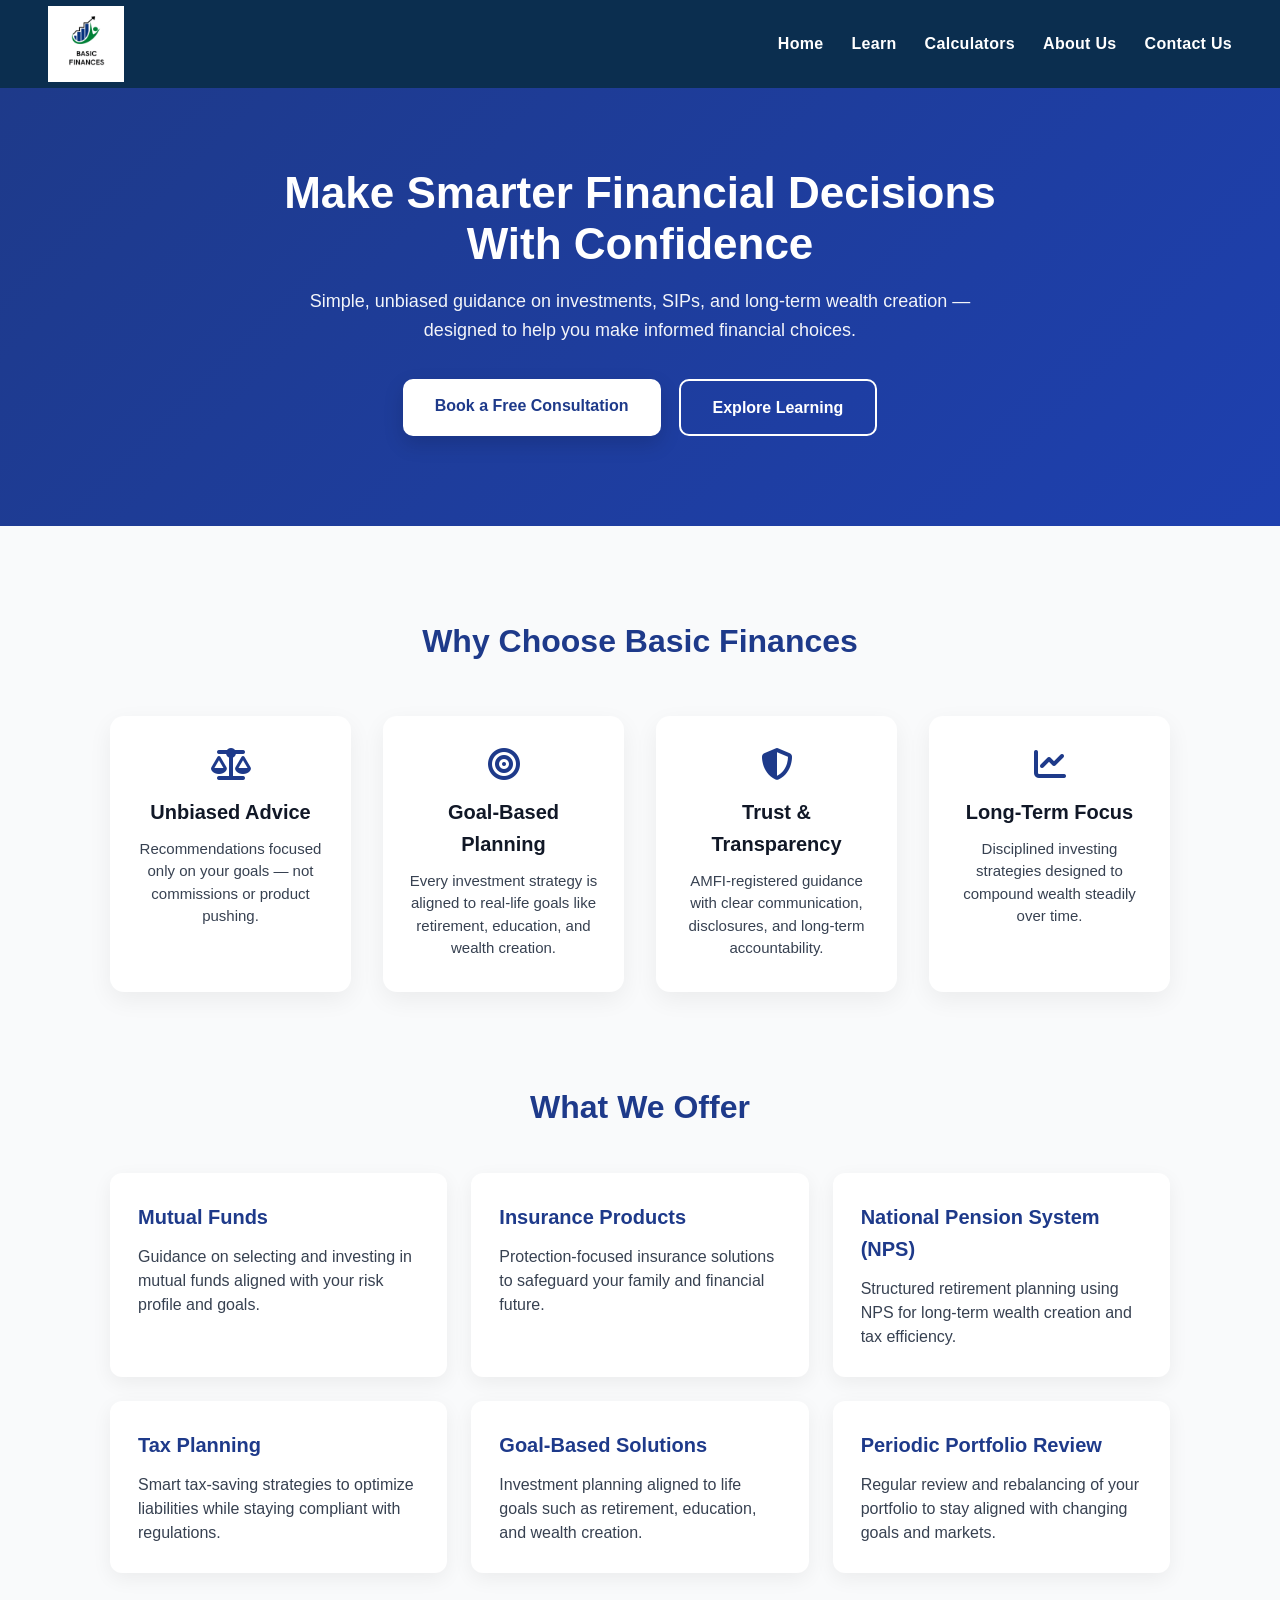
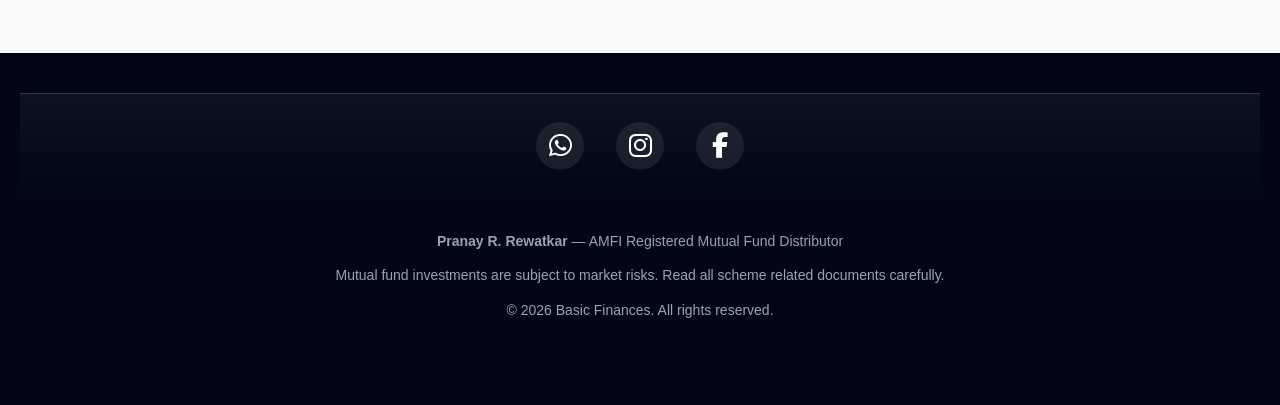
==== index.html @ 2065ce7e "Update index.html" ====
<!DOCTYPE html>
<html lang="en">
<head>
  <meta charset="UTF-8" />
  <title>Basic Finances | Smarter Financial Decisions</title>

  <meta name="description" content="Basic Finances helps individuals and families make smarter financial decisions through clear, goal-based investing and mutual fund guidance." />
  <meta name="viewport" content="width=device-width, initial-scale=1.0" />

  <meta name="google-site-verification" content="bi6u5yfEV8bsN6X0lN-jWXTEWe7g9vhtE7riF8KZqDw" />
  <link rel="icon" href="favicon.png" />
<link rel="stylesheet" href="https://cdnjs.cloudflare.com/ajax/libs/font-awesome/6.5.1/css/all.min.css">

  <!-- Main Styles -->
  <link rel="stylesheet" href="css/style.css">
</head>

<body>

<header>
  <div class="brand">
    <img src="images/logo.png" alt="Basic Finances Logo" />
  </div>

 <nav>
  <ul>
    <li><a href="index.html">Home</a></li>
    <li><a href="blog/index.html">Learn</a></li>
    <li><a href="#">Calculators</a></li>
    <li><a href="#">About Us</a></li>
    <li><a href="contact.html">Contact Us</a></li>
  </ul>
</nav>
  </header>

<section class="hero">
  <h1>Make Smarter Financial Decisions<br>With Confidence</h1>
  <p>
    Simple, unbiased guidance on investments, SIPs, and long-term wealth creation —
    designed to help you make informed financial choices.
  </p>

  <div class="hero-buttons">
    <a href="#" class="btn btn-primary">Book a Free Consultation</a>
    <a href="#" class="btn btn-secondary">Explore Learning</a>
  </div>
</section>
  <section class="why-choose">
  <h2>Why Choose Basic Finances</h2>

  <div class="why-grid">
    <div class="why-card">
      <i class="fa-solid fa-scale-balanced"></i>
      <h3>Unbiased Advice</h3>
      <p>
        Recommendations focused only on your goals — not commissions or product pushing.
      </p>
    </div>

    <div class="why-card">
      <i class="fa-solid fa-bullseye"></i>
      <h3>Goal-Based Planning</h3>
      <p>
        Every investment strategy is aligned to real-life goals like retirement, education, and wealth creation.
      </p>
    </div>

    <div class="why-card">
      <i class="fa-solid fa-shield-halved"></i>
      <h3>Trust & Transparency</h3>
      <p>
        AMFI-registered guidance with clear communication, disclosures, and long-term accountability.
      </p>
    </div>

    <div class="why-card">
      <i class="fa-solid fa-chart-line"></i>
      <h3>Long-Term Focus</h3>
      <p>
        Disciplined investing strategies designed to compound wealth steadily over time.
      </p>
    </div>
  </div>
</section>


<section class="services">
  <h2>What We Offer</h2>

  <div class="services-grid">
    <div class="service-card">
      <h3>Mutual Funds</h3>
      <p>
        Guidance on selecting and investing in mutual funds aligned with your risk profile and goals.
      </p>
    </div>

    <div class="service-card">
      <h3>Insurance Products</h3>
      <p>
        Protection-focused insurance solutions to safeguard your family and financial future.
      </p>
    </div>

    <div class="service-card">
      <h3>National Pension System (NPS)</h3>
      <p>
        Structured retirement planning using NPS for long-term wealth creation and tax efficiency.
      </p>
    </div>

    <div class="service-card">
      <h3>Tax Planning</h3>
      <p>
        Smart tax-saving strategies to optimize liabilities while staying compliant with regulations.
      </p>
    </div>

    <div class="service-card">
      <h3>Goal-Based Solutions</h3>
      <p>
        Investment planning aligned to life goals such as retirement, education, and wealth creation.
      </p>
    </div>

    <div class="service-card">
      <h3>Periodic Portfolio Review</h3>
      <p>
        Regular review and rebalancing of your portfolio to stay aligned with changing goals and markets.
      </p>
    </div>
  </div>
</section>

<footer>
   <div class="footer-social">
  <a
    href="https://wa.me/917276692124"
    target="_blank"
    aria-label="WhatsApp"
  >
    <i class="fa-brands fa-whatsapp"></i>
  </a>

  <a
    href="https://www.instagram.com/basic.finances/"
    target="_blank"
    aria-label="Instagram"
  >
    <i class="fa-brands fa-instagram"></i>
  </a>

  <a
    href="https://www.facebook.com/profile.php?id=61579263773702"
    target="_blank"
    aria-label="Facebook"
  >
    <i class="fa-brands fa-facebook-f"></i>
  </a>
</div>

  <div class="footer-content">
  <p><strong>Pranay R. Rewatkar</strong> — AMFI Registered Mutual Fund Distributor</p>
  <p>Mutual fund investments are subject to market risks. Read all scheme related documents carefully.</p>
  <p>© 2026 Basic Finances. All rights reserved.</p>
</footer>

</body>
</html>
---- css/style.css ----
/* ================= RESET ================= */
* {
  margin: 0;
  padding: 0;
  box-sizing: border-box;
}

/* ================= BASE ================= */
body {
  font-family: "Segoe UI", Arial, sans-serif;
  background: #f9fafb;
  color: #1f2937;
  line-height: 1.6;
}

a {
  text-decoration: none;
  color: inherit;
}
/* ================= HEADER ================= */
header {
  position: sticky;
  top: 0;
  z-index: 1000;
  background: #0b2e4f;

  height: 88px;
  padding: 0 48px;

  display: flex;
  justify-content: space-between;
  align-items: center;
}

/* Brand */
.brand {
  height: 100%;
  display: flex;
  align-items: center;
}

.brand img {
  max-height: 76px;
  width: auto;
  object-fit: contain;
}

.brand span {
  font-size: 17px;
  letter-spacing: 0.5px;
}

/* Navigation */
nav ul {
  list-style: none;
  display: flex;
  gap: 28px;
  align-items: center;
}

nav a {
  color: #ffffff;
  font-weight: 600;
  font-size: 16px;
  letter-spacing: 0.3px;
}

nav a:hover {
  text-decoration: underline;
}

/* ================= HEADER – MOBILE ================= */
@media (max-width: 768px) {
  header {
    height: auto;
    padding: 14px 16px;
    flex-direction: column;
    align-items: center;
  }

  .brand {
    height: auto;
    margin-bottom: 10px;
  }

  .brand img {
    max-height: 54px;
  }

  nav {
    width: 100%;
  }

  nav ul {
    justify-content: center;
    gap: 14px;
    flex-wrap: wrap;
  }

  nav a {
    font-size: 15px;
    font-weight: 600;
    color: #ffffff;
  }
}


.brand img {
  max-height: 76px;     /* IMPORTANT */
  width: auto;
  object-fit: contain;
}
}
.brand {
  height: 100%;
  display: flex;
  align-items: center;
}

.brand span {
  font-size: 17px;
  letter-spacing: 0.5px;
}

nav ul {
  list-style: none;
  display: flex;
  gap: 28px;
  align-items: center;
}


nav a {
  color: #ffffff;
  font-weight: 600;     /* stronger */
  font-size: 16px;      /* increased */
  letter-spacing: 0.3px;
}

nav a:hover {
  text-decoration: underline;
}
/* ================= HERO ================= */
.hero {
  background: linear-gradient(135deg, #1e3a8a, #1e40af);
  color: #ffffff;
  padding: 80px 20px 90px;   /* top | sides | bottom */
  text-align: center;
}
.hero h1 {
  font-size: 44px;
  line-height: 1.15;
  margin-bottom: 18px;
}
.hero p {
  max-width: 720px;
  margin: 0 auto 34px;
  font-size: 18px;
  opacity: 0.95;
}
.hero-buttons {
  display: flex;
  justify-content: center;
  gap: 18px;
  flex-wrap: wrap;
}
.btn {
  padding: 14px 32px;
  border-radius: 10px;
  font-weight: 600;
  font-size: 16px;
  display: inline-block;
}
.btn-primary {
  background: #ffffff;
  color: #1e3a8a;
  box-shadow: 0 8px 20px rgba(0, 0, 0, 0.15);
}
.btn-secondary {
  border: 2px solid #ffffff;
  color: #ffffff;
}
.hero-trust {
  margin-top: 28px;
  font-size: 14px;
  opacity: 0.9;
}

/* ================= HERO – MOBILE ================= */
@media (max-width: 768px) {
  .hero {
    padding: 64px 16px 72px;
  }

  .hero h1 {
    font-size: 30px;
    line-height: 1.25;
  }

  .hero p {
    font-size: 16px;
    margin-bottom: 28px;
  }

  .btn {
    width: 100%;
    max-width: 280px;
    text-align: center;
  }
}

/* ================= FOOTER ================= */
footer {
  background: #111827;
  color: #9ca3af;
  padding: 40px 20px;
  text-align: center;
  font-size: 14px;
}

footer p {
  margin-bottom: 12px;
}
/* ================= FOOTER SOCIAL BAR ================= */
.footer-social {
  display: flex;
  justify-content: center;
  align-items: center;
  gap: 32px;
  padding: 28px 0;
  background: linear-gradient(180deg, #0b1220, #020617);
  border-top: 1px solid rgba(255, 255, 255, 0.2);
}

footer {
  background: #020617;
  color: #9ca3af;
  text-align: center;
  font-size: 14px;
}

.footer-content {
  padding: 32px 20px;
}

.footer-social a {
  color: #ffffff;
  font-size: 26px;
  opacity: 1;
  display: inline-flex;
  align-items: center;
  justify-content: center;
  width: 48px;
  height: 48px;
  border-radius: 50%;
  background: rgba(255, 255, 255, 0.08);
  transition: background 0.2s ease, transform 0.2s ease;
}
.footer-social a:hover .fa-whatsapp {
  color: #25D366;
}

.footer-social a:hover .fa-instagram {
  color: #E1306C;
}

.footer-social a:hover .fa-facebook-f {
  color: #1877F2;
}

.footer-social a:hover {
  background: rgba(255, 255, 255, 0.18);
  transform: translateY(-2px);
}

/* ================= WHY CHOOSE ================= */
.why-choose {
  max-width: 1100px;
  margin: 90px auto;
  padding: 0 20px;
  text-align: center;
}

.why-choose h2 {
  font-size: 32px;
  margin-bottom: 48px;
  color: #1e3a8a;
}

.why-grid {
  display: grid;
  grid-template-columns: repeat(auto-fit, minmax(240px, 1fr));
  gap: 32px;
}

.why-card {
  background: #ffffff;
  padding: 32px 24px;
  border-radius: 14px;
  box-shadow: 0 8px 24px rgba(0, 0, 0, 0.06);
  transition: transform 0.2s ease, box-shadow 0.2s ease;
}

.why-card i {
  font-size: 32px;
  color: #1e3a8a;
  margin-bottom: 16px;
}

.why-card h3 {
  font-size: 20px;
  margin-bottom: 10px;
  color: #111827;
}

.why-card p {
  font-size: 15px;
  color: #374151;
  line-height: 1.5;
}

.why-card:hover {
  transform: translateY(-6px);
  box-shadow: 0 14px 36px rgba(0, 0, 0, 0.1);
}
/* ================= SERVICES (FORCE FIX) ================= */
.services {
  max-width: 1100px;
  margin: 80px auto;
  padding: 0 20px;
  text-align: center;
}

.services h2 {
  font-size: 32px;
  margin-bottom: 40px;
  color: #1e3a8a;
}

.services-grid {
  display: grid;
  grid-template-columns: repeat(auto-fit, minmax(260px, 1fr));
  gap: 24px;
}

.service-card {
  background: #ffffff;
  padding: 28px;
  border-radius: 12px;
  box-shadow: 0 6px 20px rgba(0, 0, 0, 0.06);
  text-align: left;
}

.service-card h3 {
  margin-bottom: 12px;
  color: #1e3a8a;
  font-size: 20px;
}

.service-card p {
  color: #374151;
  font-size: 16px;
  line-height: 1.5;
}
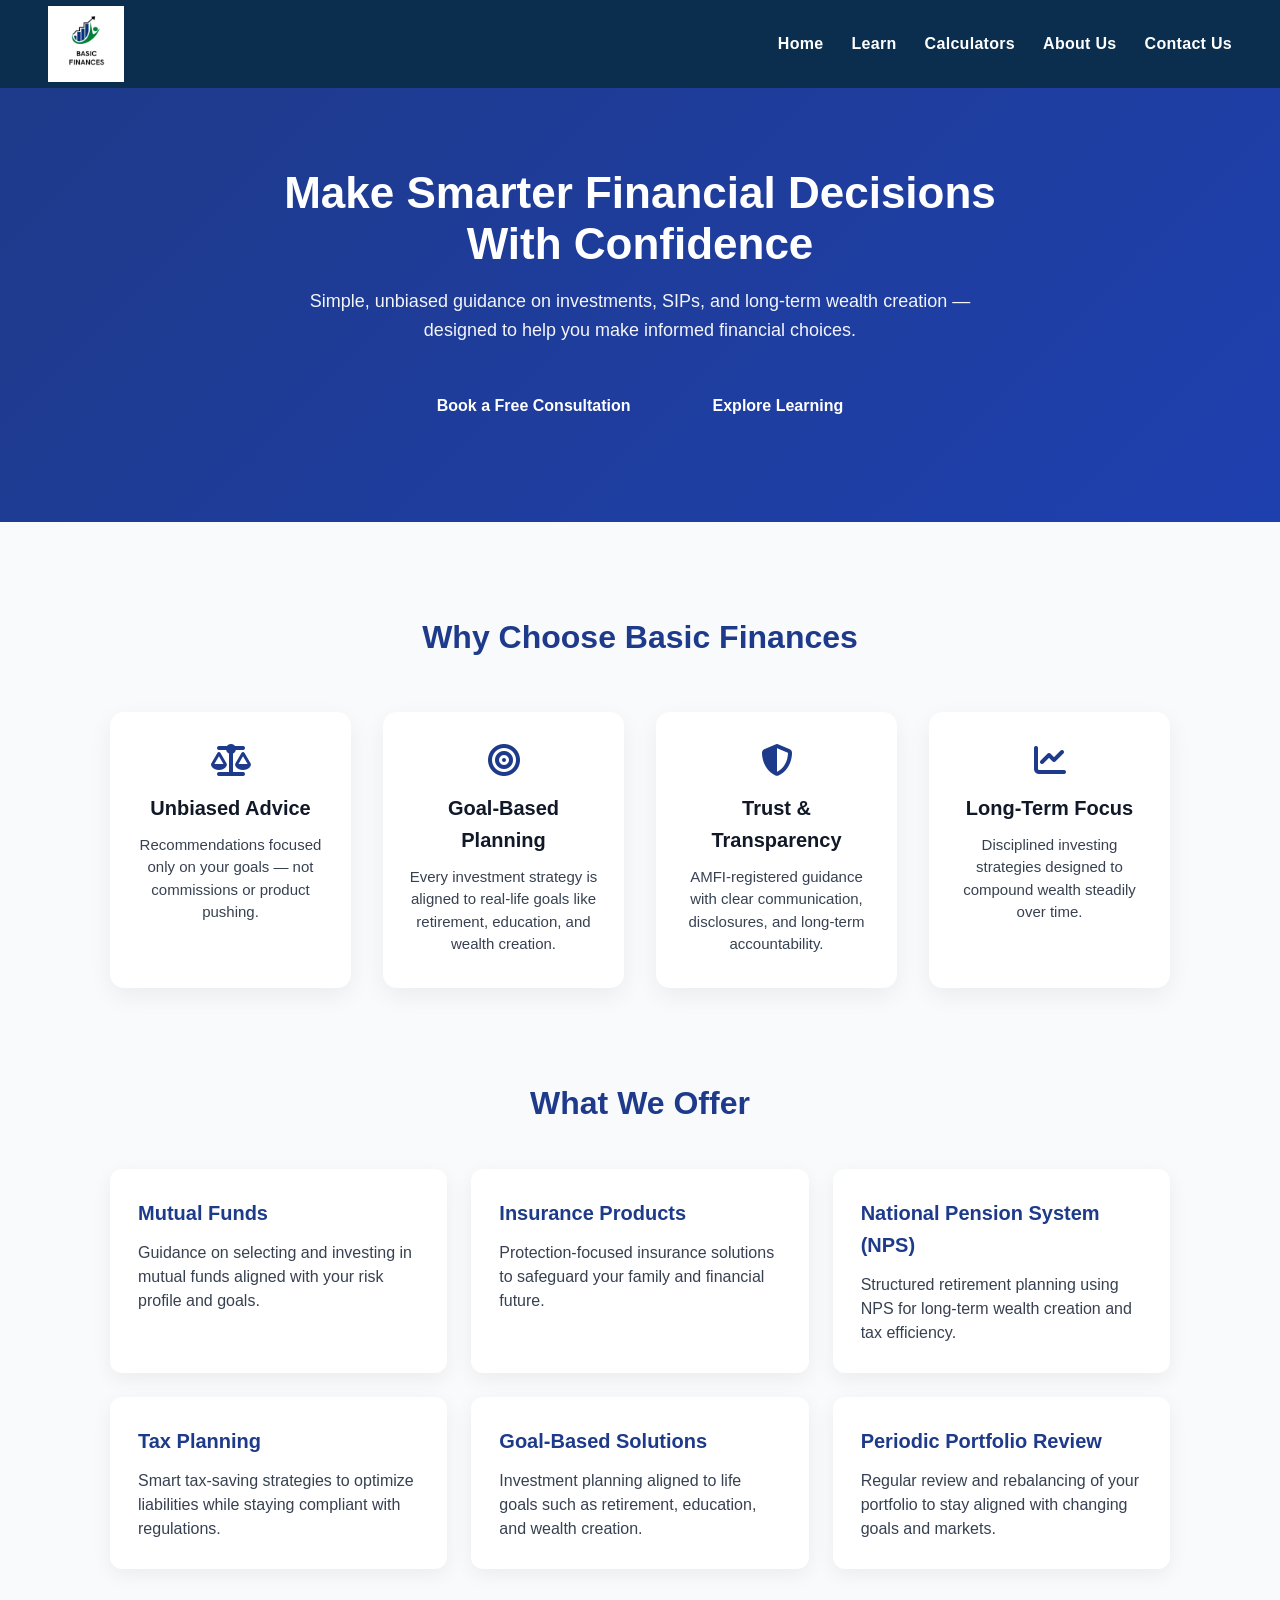
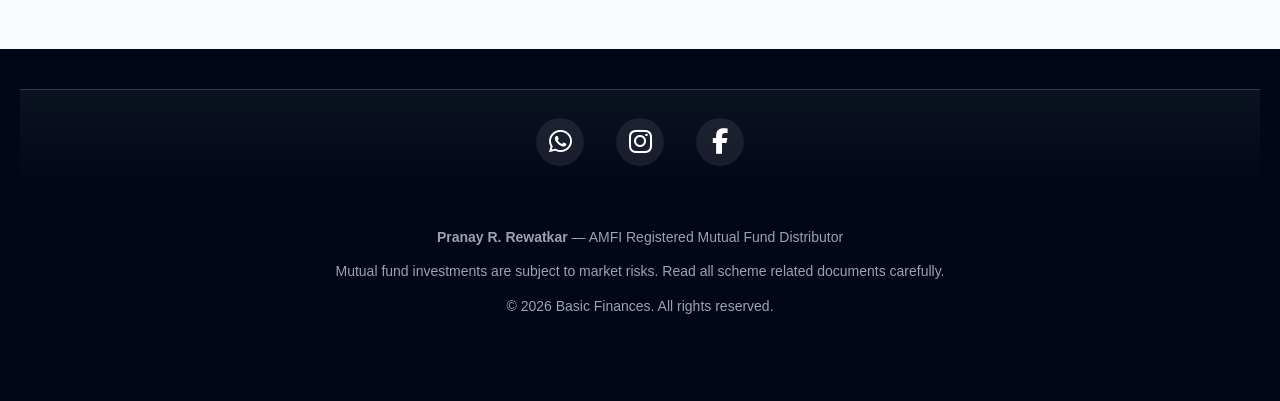
==== commit 360e7f9d: "Update index.html" ====
--- a/index.html
+++ b/index.html
@@ -40,10 +40,16 @@
     designed to help you make informed financial choices.
   </p>
 
-  <div class="hero-buttons">
-    <a href="#" class="btn btn-primary">Book a Free Consultation</a>
-    <a href="#" class="btn btn-secondary">Explore Learning</a>
-  </div>
+ <div class="hero-buttons">
+  <a href="contact.html" class="btn primary">
+    Book a Free Consultation
+  </a>
+
+  <a href="blog/index.html" class="btn secondary">
+    Explore Learning
+  </a>
+</div>
+
 </section>
   <section class="why-choose">
   <h2>Why Choose Basic Finances</h2>
@@ -173,3 +179,4 @@
 
 
 
+
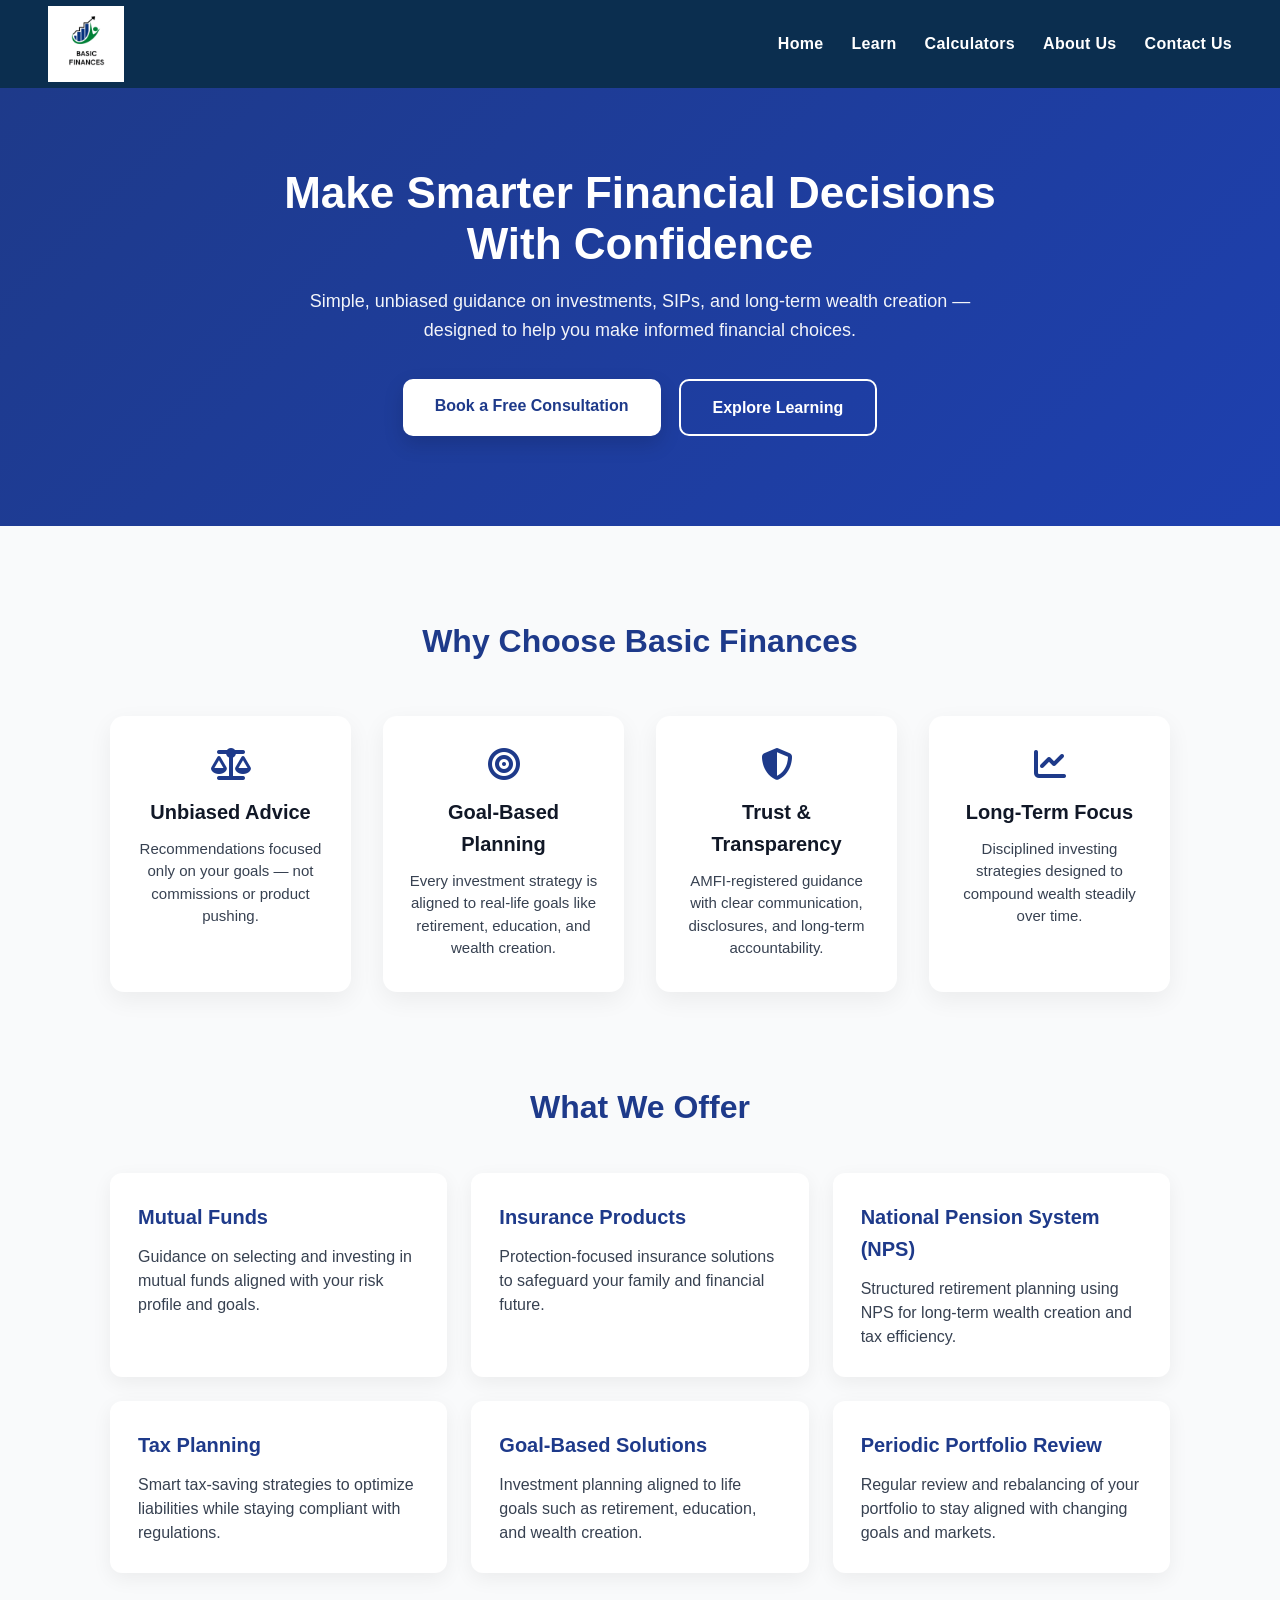
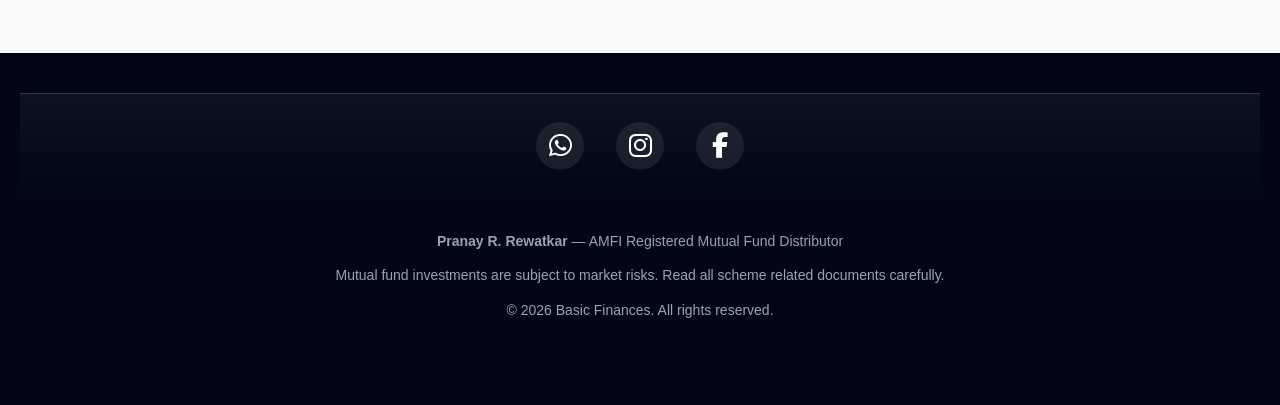
==== commit 5a8523f5: "Update index.html" ====
--- a/index.html
+++ b/index.html
@@ -39,17 +39,15 @@
     Simple, unbiased guidance on investments, SIPs, and long-term wealth creation —
     designed to help you make informed financial choices.
   </p>
-
- <div class="hero-buttons">
-  <a href="contact.html" class="btn primary">
+<div class="hero-buttons">
+  <a href="contact.html" class="btn btn-primary">
     Book a Free Consultation
   </a>
 
-  <a href="blog/index.html" class="btn secondary">
+  <a href="blog/index.html" class="btn btn-secondary">
     Explore Learning
   </a>
 </div>
-
 </section>
   <section class="why-choose">
   <h2>Why Choose Basic Finances</h2>
@@ -139,38 +137,33 @@
 </section>
 
 <footer>
-   <div class="footer-social">
-  <a
-    href="https://wa.me/917276692124"
-    target="_blank"
-    aria-label="WhatsApp"
-  >
-    <i class="fa-brands fa-whatsapp"></i>
-  </a>
 
-  <a
-    href="https://www.instagram.com/basic.finances/"
-    target="_blank"
-    aria-label="Instagram"
-  >
-    <i class="fa-brands fa-instagram"></i>
-  </a>
+  <!-- SOCIAL BAR -->
+  <div class="footer-social">
+    <a href="https://wa.me/917276692124" target="_blank" aria-label="WhatsApp">
+      <i class="fa-brands fa-whatsapp"></i>
+    </a>
 
-  <a
-    href="https://www.facebook.com/profile.php?id=61579263773702"
-    target="_blank"
-    aria-label="Facebook"
-  >
-    <i class="fa-brands fa-facebook-f"></i>
-  </a>
-</div>
+    <a href="https://www.instagram.com/basic.finances/" target="_blank" aria-label="Instagram">
+      <i class="fa-brands fa-instagram"></i>
+    </a>
 
+    <a href="https://www.facebook.com/profile.php?id=61579263773702" target="_blank" aria-label="Facebook">
+      <i class="fa-brands fa-facebook-f"></i>
+    </a>
+  </div>
+
+  <!-- FOOTER CONTENT -->
   <div class="footer-content">
-  <p><strong>Pranay R. Rewatkar</strong> — AMFI Registered Mutual Fund Distributor</p>
-  <p>Mutual fund investments are subject to market risks. Read all scheme related documents carefully.</p>
-  <p>© 2026 Basic Finances. All rights reserved.</p>
+    <p><strong>Pranay R. Rewatkar</strong> — AMFI Registered Mutual Fund Distributor</p>
+    <p>
+      Mutual fund investments are subject to market risks.
+      Read all scheme related documents carefully.
+    </p>
+    <p>© 2026 Basic Finances. All rights reserved.</p>
+  </div>
+
 </footer>
-
 </body>
 </html>
 
@@ -180,3 +173,6 @@
 
 
 
+
+
+
--- a/css/style.css
+++ b/css/style.css
@@ -185,6 +185,14 @@
   font-size: 14px;
   opacity: 0.9;
 }
+.btn-primary:hover {
+  transform: translateY(-2px);
+  box-shadow: 0 12px 26px rgba(0,0,0,0.18);
+}
+
+.btn-secondary:hover {
+  background: rgba(255,255,255,0.1);
+}
 
 /* ================= HERO – MOBILE ================= */
 @media (max-width: 768px) {
@@ -374,3 +382,4 @@
 
 
 
+
